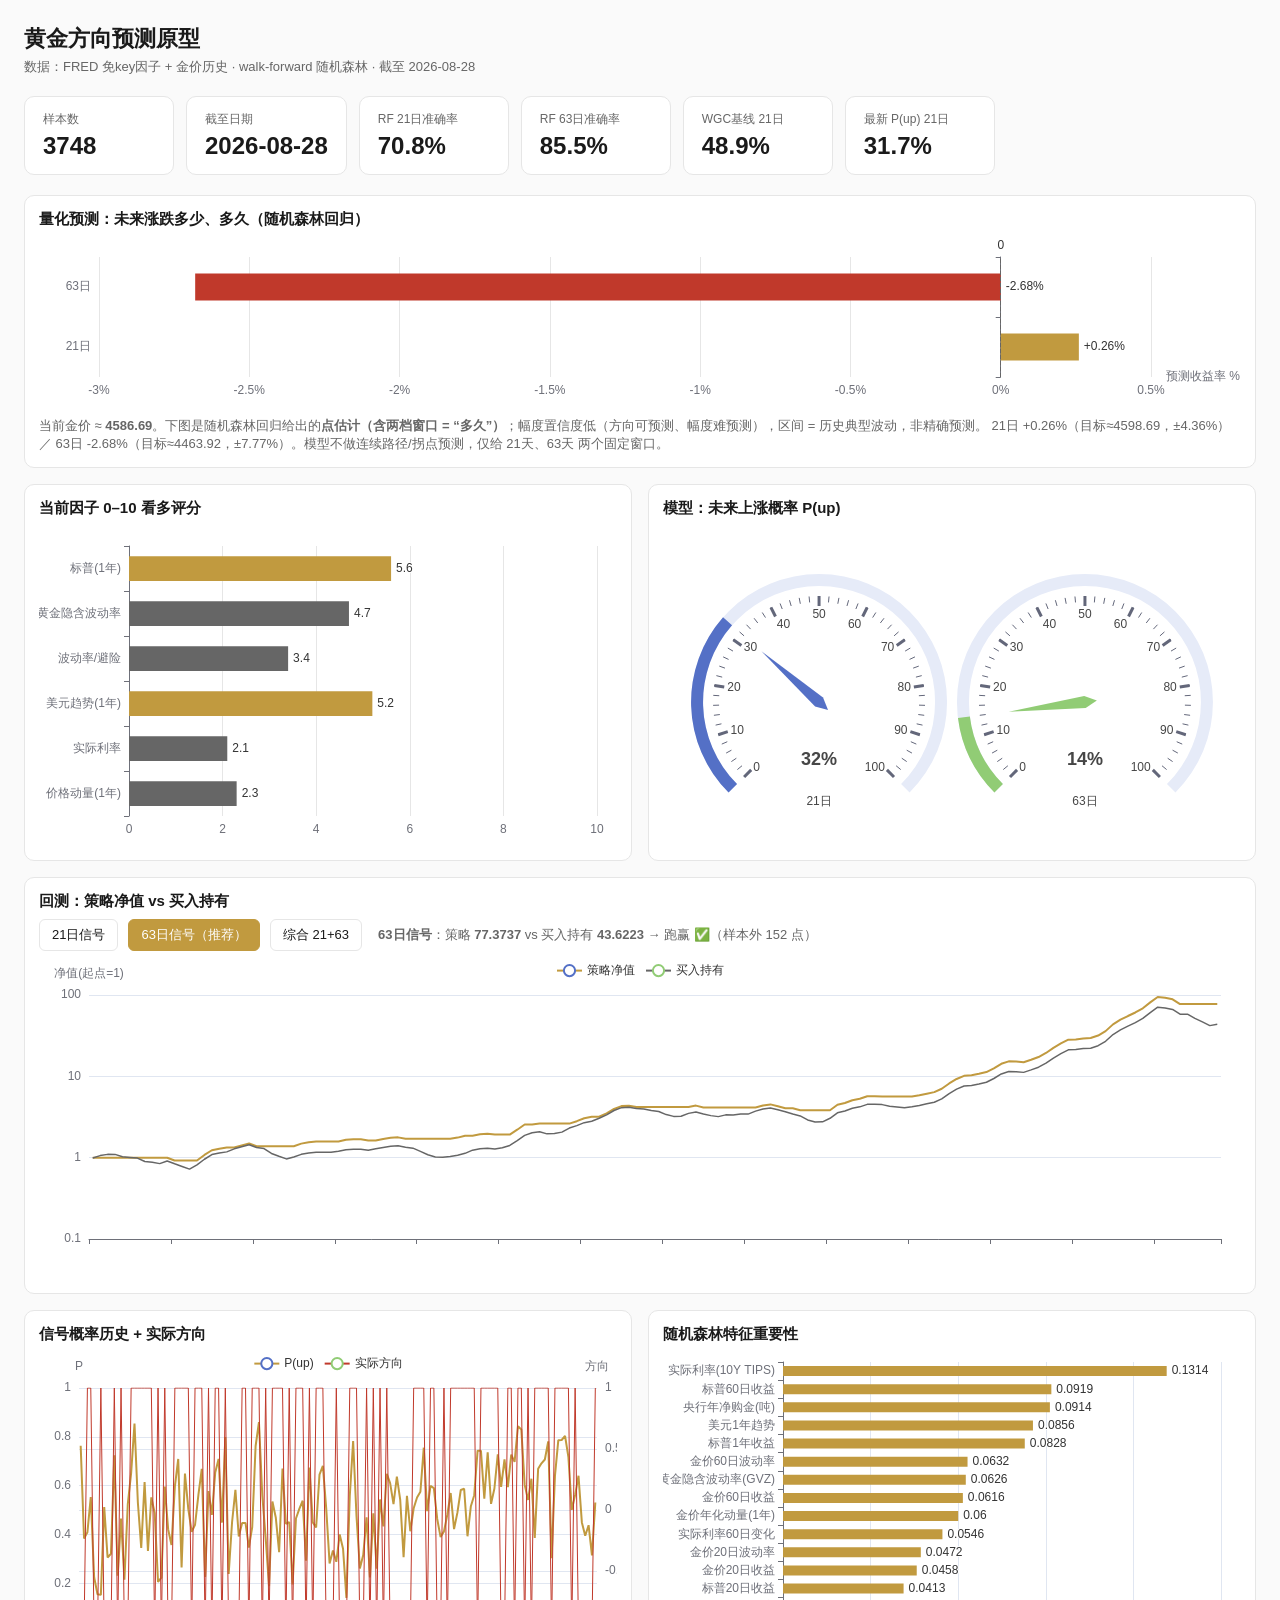
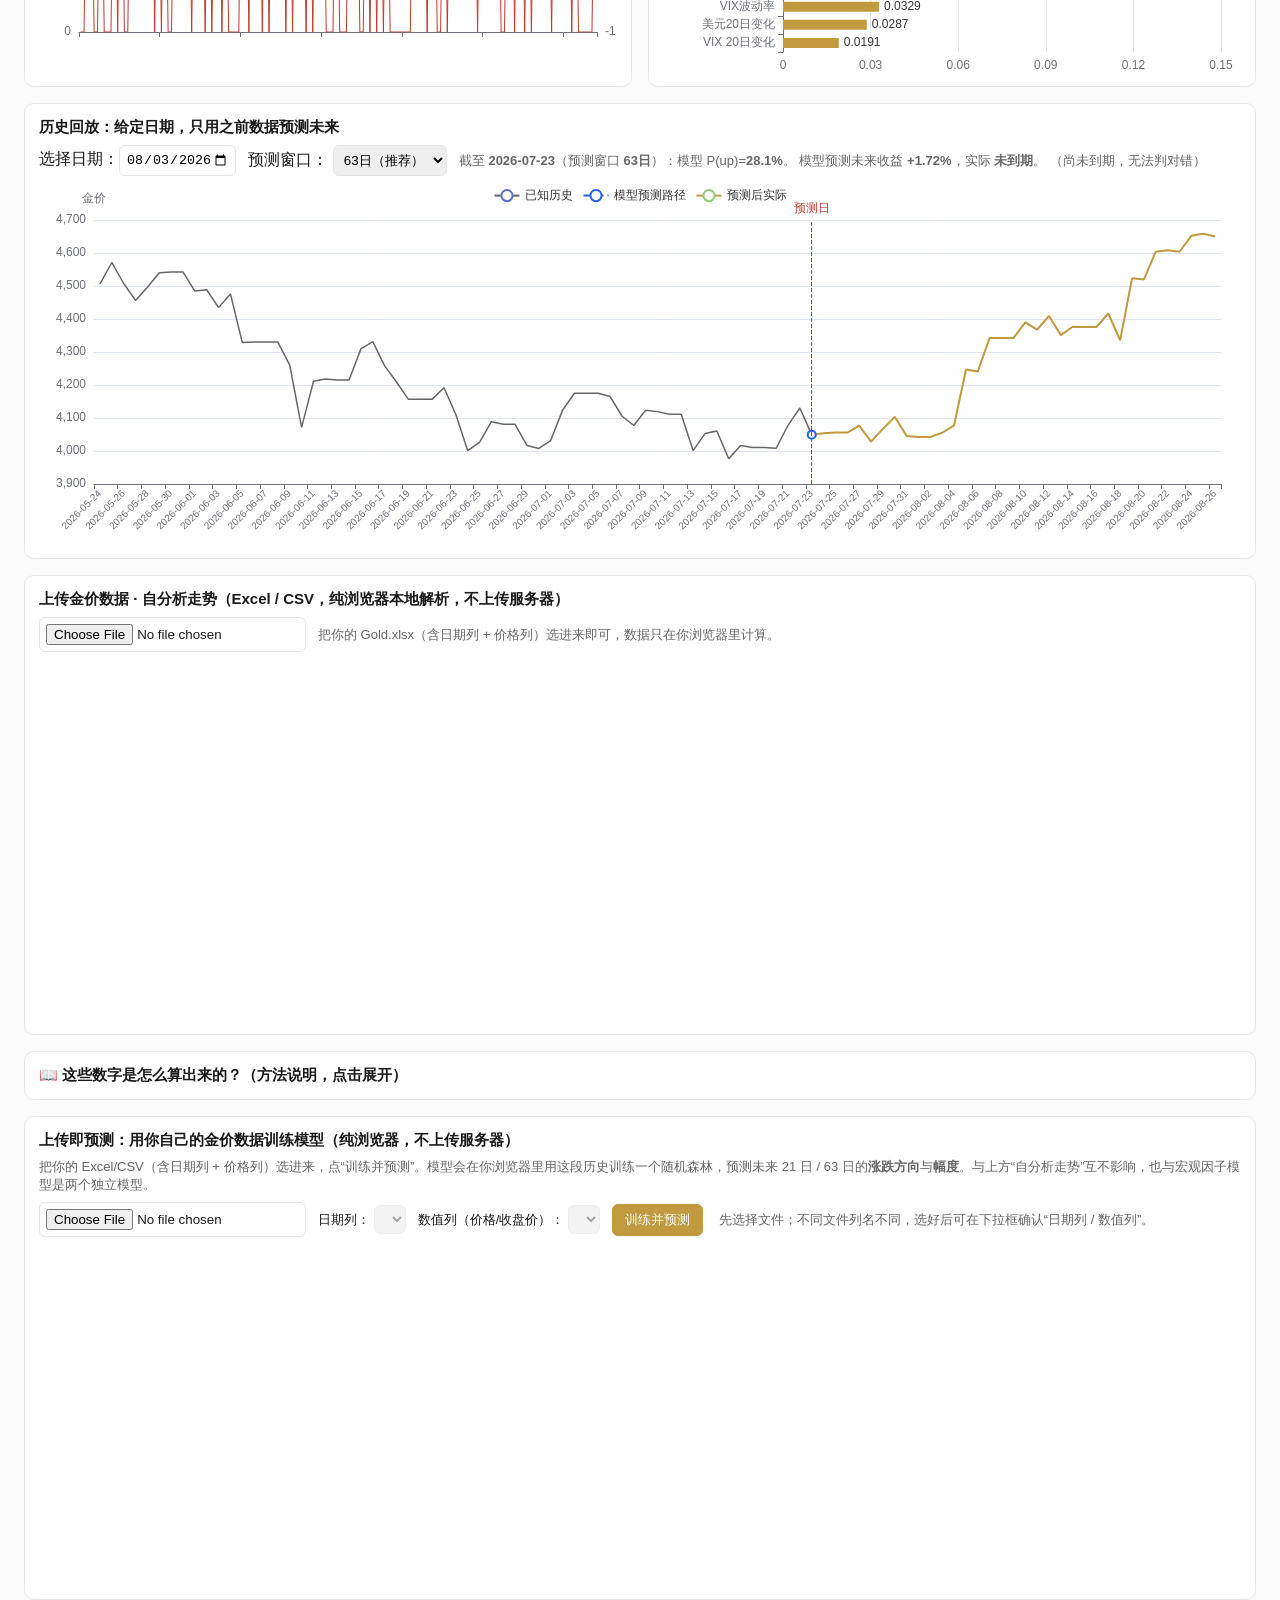
==== docs/predictor/index.html @ bdadddb5 "fix(predictor): define chartEl in renderSelfPredict; add date/value column selection for arbitrary x" ====
<!DOCTYPE html>
<html lang="zh-CN">
<head>
  <meta charset="UTF-8"/>
  <meta name="viewport" content="width=device-width, initial-scale=1.0"/>
  <title>黄金方向预测原型 · Gold Direction Predictor</title>
  <script src="./echarts.min.js?v=2"></script>
  <style>
    :root{--bg:#fafafa;--card:#fff;--ink:#1a1a1a;--muted:#666;--line:#e6e6e6;--gold:#c19a3f;--red:#c0392b;--green:#1e8f5f;}
    *{box-sizing:border-box}
    body{margin:0;font-family:-apple-system,"Noto Sans SC",sans-serif;background:var(--bg);color:var(--ink);padding:24px;}
    h1{font-size:22px;margin:0 0 4px}
    .sub{color:var(--muted);font-size:13px;margin-bottom:20px}
    .cards{display:flex;gap:12px;flex-wrap:wrap;margin-bottom:20px}
    .card{background:var(--card);border:1px solid var(--line);border-radius:10px;padding:14px 18px;min-width:150px}
    .card .k{font-size:12px;color:var(--muted)}
    .card .v{font-size:24px;font-weight:700;margin-top:4px}
    .grid{display:grid;grid-template-columns:1fr 1fr;gap:16px}
    .panel{background:var(--card);border:1px solid var(--line);border-radius:10px;padding:14px}
    .panel h3{margin:0 0 8px;font-size:15px}
    .chart{width:100%;height:320px}
    .full{grid-column:1/3}
    .toggle{cursor:pointer;padding:6px 12px;border:1px solid var(--line);background:#fff;border-radius:6px;font-size:13px;color:var(--ink);margin-right:4px}
    .toggle.active{background:var(--gold);color:#fff;border-color:var(--gold)}
    .method{font-size:13px;line-height:1.75;color:var(--ink);padding:6px 4px}
    .method code{background:#f0f0f0;padding:1px 5px;border-radius:4px;font-size:12px}
    .method h4{margin:16px 0 4px;font-size:14px;color:var(--gold)}
    .method ul{margin:4px 0;padding-left:20px}
    .method li{margin:2px 0}
    details.panel summary{cursor:pointer;list-style:none}
    details.panel summary::-webkit-details-marker{display:none}
    @media(max-width:780px){.grid{grid-template-columns:1fr}}
  </style>
</head>
<body>
  <h1>黄金方向预测原型</h1>
  <div class="sub" id="sub">加载中…</div>

  <div class="cards" id="cards"></div>

  <div class="panel full" style="margin-bottom:16px">
    <h3>量化预测：未来涨跌多少、多久（随机森林回归）</h3>
    <div id="c_forecast" class="chart" style="height:170px"></div>
    <p id="forecast_note" class="sub" style="margin:10px 0 0"></p>
  </div>

  <div class="grid">
    <div class="panel"><h3>当前因子 0–10 看多评分</h3><div id="c_factors" class="chart"></div></div>
    <div class="panel"><h3>模型：未来上涨概率 P(up)</h3><div id="c_prob" class="chart"></div></div>
    <div class="panel full">
      <h3>回测：策略净值 vs 买入持有</h3>
      <div style="display:flex;gap:6px;align-items:center;margin-bottom:8px;flex-wrap:wrap">
        <button class="toggle" data-bt="h21">21日信号</button>
        <button class="toggle active" data-bt="h63">63日信号（推荐）</button>
        <button class="toggle" data-bt="hcomb">综合 21+63</button>
        <span id="bt_note" style="font-size:13px;color:var(--muted);margin-left:6px"></span>
      </div>
      <div id="c_backtest" class="chart"></div>
    </div>
    <div class="panel"><h3>信号概率历史 + 实际方向</h3><div id="c_signal" class="chart"></div></div>
    <div class="panel"><h3>随机森林特征重要性</h3><div id="c_imp" class="chart"></div></div>
  </div>

  <div class="panel full" style="margin-top:16px">
    <h3>历史回放：给定日期，只用之前数据预测未来</h3>
    <div style="display:flex;gap:12px;align-items:center;margin-bottom:8px;flex-wrap:wrap">
      <label>选择日期：<input type="date" id="replay_date" min="2014-09-29" max="2026-08-28" value="2026-08-03" style="padding:6px;border:1px solid var(--line);border-radius:6px"></label>
      <label>预测窗口：
        <select id="replay_horizon" style="padding:6px;border:1px solid var(--line);border-radius:6px">
          <option value="21">21日</option>
          <option value="63" selected>63日（推荐）</option>
        </select>
      </label>
      <span id="replay_info" style="font-size:13px;color:var(--muted)"></span>
    </div>
    <div id="c_replay" class="chart" style="height:360px"></div>
  </div>

  <div class="panel full" style="margin-top:16px">
    <h3>上传金价数据 · 自分析走势（Excel / CSV，纯浏览器本地解析，不上传服务器）</h3>
    <div style="display:flex;gap:12px;align-items:center;margin-bottom:8px;flex-wrap:wrap">
      <input type="file" id="xlsx_file" accept=".xlsx,.xls,.csv" style="padding:6px;border:1px solid var(--line);border-radius:6px"/>
      <span id="xlsx_info" style="font-size:13px;color:var(--muted)">把你的 Gold.xlsx（含日期列 + 价格列）选进来即可，数据只在你浏览器里计算。</span>
    </div>
    <div id="c_xlsx" class="chart" style="height:360px"></div>
  </div>

  <details class="panel full" style="margin-top:16px">
    <summary><h3 style="display:inline">📖 这些数字是怎么算出来的？（方法说明，点击展开）</h3></summary>
    <div class="method">
      <h4>一、上传面板里那几个指标（自动分析你的金价数据）</h4>
      <ul>
        <li><b>动量（momentum）</b>：某周期收益率。<code>252日动量 = 最新价 ÷ 252个交易日前的价格 − 1</code>；20日/60日同理。它衡量"这段时间涨了多少"。</li>
        <li><b>最大回撤（max drawdown）</b>：历史上"从某阶段最高点，跌到之后最低点"的最大跌幅。公式 <code>max( (价格 − 截至当日最高点) ÷ 最高点 )</code>。它衡量"最坏情况下你会亏多少"。</li>
        <li><b>年化波动率（annualized vol）</b>：先算每日收益率 <code>(今日价 ÷ 昨日价 − 1)</code>，求其标准差，再 <code>×√252</code>（一年约 252 个交易日）年化。它衡量"抖不抖"。</li>
        <li><b>状态（regime）—— 为什么叫"反弹"？</b>
          <ul>
            <li><b>多头</b>：252日动量 &gt; 0 <b>且</b> 最新价 ≥ 252日均线 → 长期向上，价格在均线之上。</li>
            <li><b>反弹</b>：252日动量 &gt; 0 <b>但</b> 最新价 &lt; 252日均线 → 长期趋势仍向上，但价格短暂跌破年均线，属于"<b>上涨趋势里的一次回调</b>"，所以是反弹不是反转。</li>
            <li><b>高位震荡</b>：252日动量 ≤ 0 <b>但</b> 最新价 ≥ 252日均线 → 价格还在均线上，但年度趋势已转弱。</li>
            <li><b>空头</b>：252日动量 ≤ 0 <b>且</b> 最新价 &lt; 252日均线 → 全面走弱。</li>
          </ul>
        </li>
      </ul>

      <h4>二、模型预测页的数值（来自随机森林）</h4>
      <ul>
        <li><b>未来上涨概率 P(up)</b>：随机森林在两个时间窗口（21日 / 63日）上，根据 16 个因子判断"未来是涨还是跌"的概率。概率 &gt; 50% 判为"涨"。</li>
        <li><b>当前因子 0–10 看多评分</b>：把 5 个核心因子先做 <code>z-score</code>（减均值除标准差，把不同量纲拉到同一尺度），再经 <code>tanh</code> 压到 ±1，映射成 0–10。&gt;5 偏多，&lt;5 偏空。</li>
        <li><b>回测：策略净值 vs 买入持有</b>：用"前一天的信号"决定当天仓位（概率&gt;0.5 做多，否则空仓；综合信号取 21日+63日 P(up) 的平均）。把每日收益复利累加得"策略净值"，和"一直持有"对比。
          <br/>结论：<b>21日策略跑输买入持有</b>（高换手踏空复利）；<b>63日策略大幅跑赢</b>；综合信号也跑赢。所以页面默认展示 63日。</li>
        <li><b>回放里的"模型预测路径"（第 3 条线）</b>：用回归器预测未来 21/63 日的<b>收益率</b>（连续值），反推成价格点，连到预测日。它是一条"点预测"轨迹，短期会偏离真实价格——这正常，模型本职是判断方向，不是精确画价格。</li>
      </ul>

      <h4>三、回放里"未来涨跌有多少"怎么看</h4>
      <ul>
        <li>选定日期后，信息栏会给出：模型预测未来 <b>21/63 日收益率 X%</b>，以及到如今<b>实际收益率 Y%</b>（涨/跌），并标注<b>方向命中 ✅ / 未命中 ❌</b>。</li>
        <li>"预测收益"来自回归器，"实际收益"是该日后真实金价算出的收益率；两者符号一致即方向命中。</li>
      </ul>
      <h4>四、上传即预测（用你自己的数据训练）</h4>
      <ul>
        <li>这是页面最底部独立的模块：把你自己的金价序列（如 Gold.xlsx）选进来点“训练并预测”，浏览器会用这段历史<b>独立训练一个随机森林</b>（从零实现，不含宏观因子）。</li>
        <li>它用 9 个技术面特征（5/20/60/252 日收益率、20/60 日波动率、价格相对 MA20/60/252 的偏离）预测未来 <b>21 日 / 63 日</b>的涨跌方向（P 涨）与幅度（收益率 %）。训练按时间顺序 80% 训练、20% 样本外测试，并报告测试集方向准确率。</li>
        <li>它与上方“宏观因子模型”是<b>两套独立逻辑</b>：前者只看你数据的技术形态，后者看宏观基本面，结论可能不同。幅度是点估计、误差较大，方向（P 涨）才是较可靠的部分。</li>
      </ul>
      <p style="color:var(--muted);margin-top:10px">数据：FRED 免 key 宏观因子 + 金价历史（Twelvedata）+ 央行年净购金（WGC）。模型：walk-forward 随机森林，严格样本外、无前视。原型，<b>非投资建议</b>。</p>
    </div>
  </details>

  <div class="panel full" style="margin-top:16px">
    <h3>上传即预测：用你自己的金价数据训练模型（纯浏览器，不上传服务器）</h3>
    <p class="sub" style="margin:0 0 8px">把你的 Excel/CSV（含日期列 + 价格列）选进来，点“训练并预测”。模型会在你浏览器里用这段历史训练一个随机森林，预测未来 21 日 / 63 日的<b>涨跌方向</b>与<b>幅度</b>。与上方“自分析走势”互不影响，也与宏观因子模型是两个独立模型。</p>
    <div style="display:flex;gap:12px;align-items:center;margin-bottom:8px;flex-wrap:wrap">
      <input type="file" id="predict_file" accept=".xlsx,.xls,.csv" style="padding:6px;border:1px solid var(--line);border-radius:6px"/>
      <label style="font-size:13px">日期列：
        <select id="predict_date" disabled style="padding:5px;border:1px solid var(--line);border-radius:6px"></select>
      </label>
      <label style="font-size:13px">数值列（价格/收盘价）：
        <select id="predict_value" disabled style="padding:5px;border:1px solid var(--line);border-radius:6px"></select>
      </label>
      <button id="predict_btn" class="toggle" style="background:var(--gold);color:#fff;border-color:var(--gold)" disabled>训练并预测</button>
      <span id="predict_info" style="font-size:13px;color:var(--muted)">先选择文件；不同文件列名不同，选好后可在下拉框确认“日期列 / 数值列”。</span>
    </div>
    <div id="c_predict" class="chart" style="height:340px"></div>
  </div>

  <script src="./xlsx.full.min.js"></script>
  <script src="./app.js?v=6"></script>
</body>
</html>
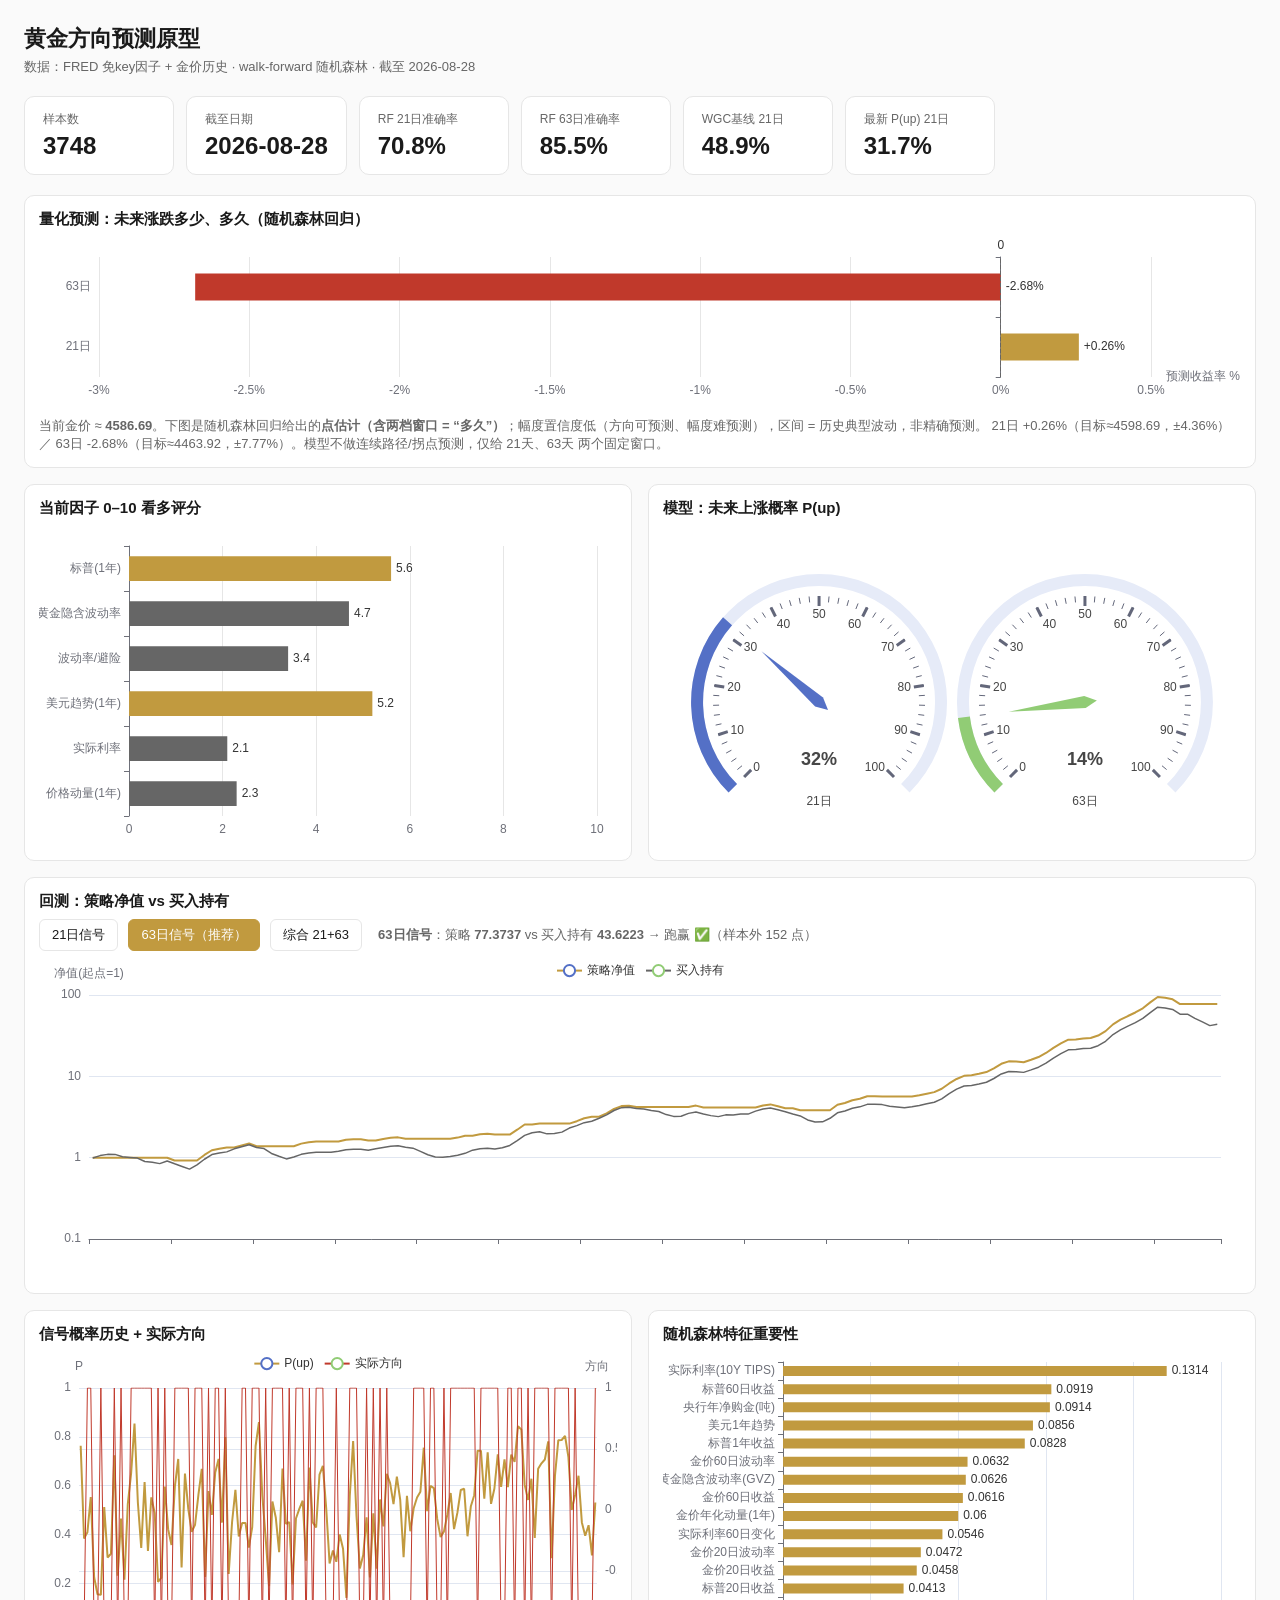
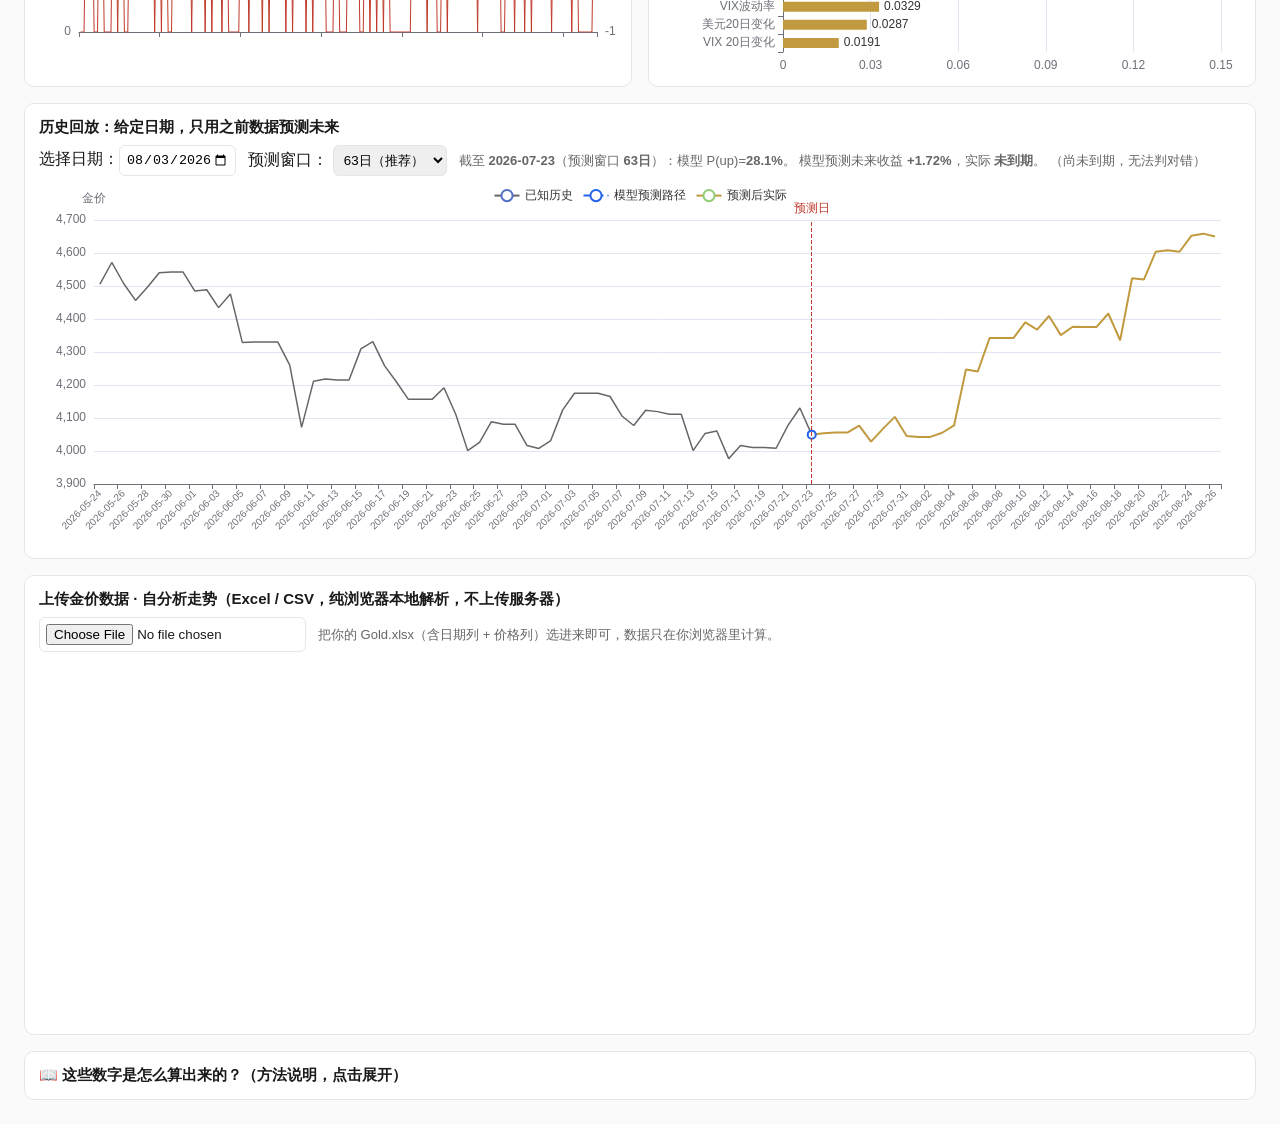
==== commit 05aa7973: "refactor(predictor): remove underperforming 'upload-and-train' model + macro join; keep factor-based" ====
--- a/docs/predictor/index.html
+++ b/docs/predictor/index.html
@@ -117,34 +117,11 @@
         <li>选定日期后，信息栏会给出：模型预测未来 <b>21/63 日收益率 X%</b>，以及到如今<b>实际收益率 Y%</b>（涨/跌），并标注<b>方向命中 ✅ / 未命中 ❌</b>。</li>
         <li>"预测收益"来自回归器，"实际收益"是该日后真实金价算出的收益率；两者符号一致即方向命中。</li>
       </ul>
-      <h4>四、上传即预测（用你自己的数据训练）</h4>
-      <ul>
-        <li>这是页面最底部独立的模块：把你自己的金价序列（如 Gold.xlsx）选进来点“训练并预测”，浏览器会用这段历史<b>独立训练一个随机森林</b>（从零实现，不含宏观因子）。</li>
-        <li>它用 9 个技术面特征（5/20/60/252 日收益率、20/60 日波动率、价格相对 MA20/60/252 的偏离）预测未来 <b>21 日 / 63 日</b>的涨跌方向（P 涨）与幅度（收益率 %）。训练按时间顺序 80% 训练、20% 样本外测试，并报告测试集方向准确率。</li>
-        <li>它与上方“宏观因子模型”是<b>两套独立逻辑</b>：前者只看你数据的技术形态，后者看宏观基本面，结论可能不同。幅度是点估计、误差较大，方向（P 涨）才是较可靠的部分。</li>
-      </ul>
       <p style="color:var(--muted);margin-top:10px">数据：FRED 免 key 宏观因子 + 金价历史（Twelvedata）+ 央行年净购金（WGC）。模型：walk-forward 随机森林，严格样本外、无前视。原型，<b>非投资建议</b>。</p>
     </div>
   </details>
 
-  <div class="panel full" style="margin-top:16px">
-    <h3>上传即预测：用你自己的金价数据训练模型（纯浏览器，不上传服务器）</h3>
-    <p class="sub" style="margin:0 0 8px">把你的 Excel/CSV（含日期列 + 价格列）选进来，点“训练并预测”。模型会在你浏览器里用这段历史训练一个随机森林，预测未来 21 日 / 63 日的<b>涨跌方向</b>与<b>幅度</b>。与上方“自分析走势”互不影响，也与宏观因子模型是两个独立模型。</p>
-    <div style="display:flex;gap:12px;align-items:center;margin-bottom:8px;flex-wrap:wrap">
-      <input type="file" id="predict_file" accept=".xlsx,.xls,.csv" style="padding:6px;border:1px solid var(--line);border-radius:6px"/>
-      <label style="font-size:13px">日期列：
-        <select id="predict_date" disabled style="padding:5px;border:1px solid var(--line);border-radius:6px"></select>
-      </label>
-      <label style="font-size:13px">数值列（价格/收盘价）：
-        <select id="predict_value" disabled style="padding:5px;border:1px solid var(--line);border-radius:6px"></select>
-      </label>
-      <button id="predict_btn" class="toggle" style="background:var(--gold);color:#fff;border-color:var(--gold)" disabled>训练并预测</button>
-      <span id="predict_info" style="font-size:13px;color:var(--muted)">先选择文件；不同文件列名不同，选好后可在下拉框确认“日期列 / 数值列”。</span>
-    </div>
-    <div id="c_predict" class="chart" style="height:340px"></div>
-  </div>
-
   <script src="./xlsx.full.min.js"></script>
-  <script src="./app.js?v=6"></script>
+  <script src="./app.js?v=9"></script>
 </body>
 </html>
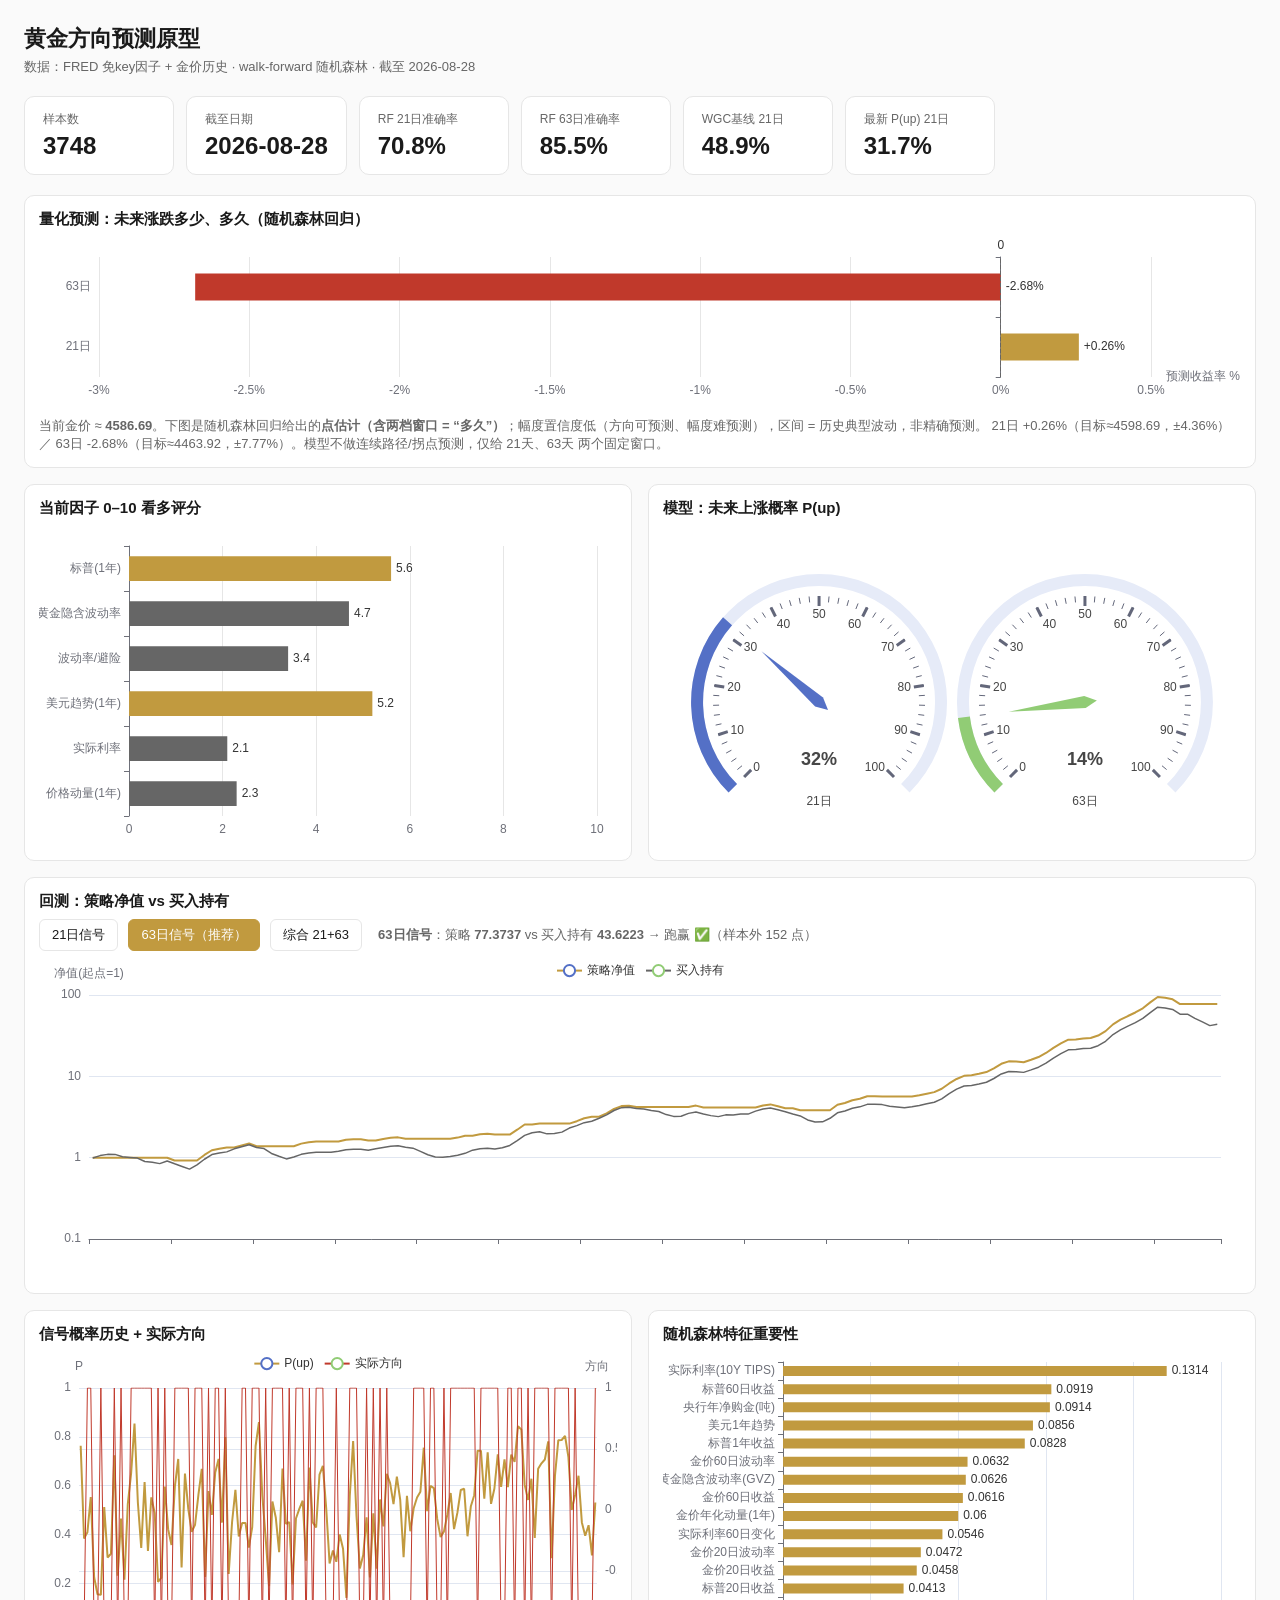
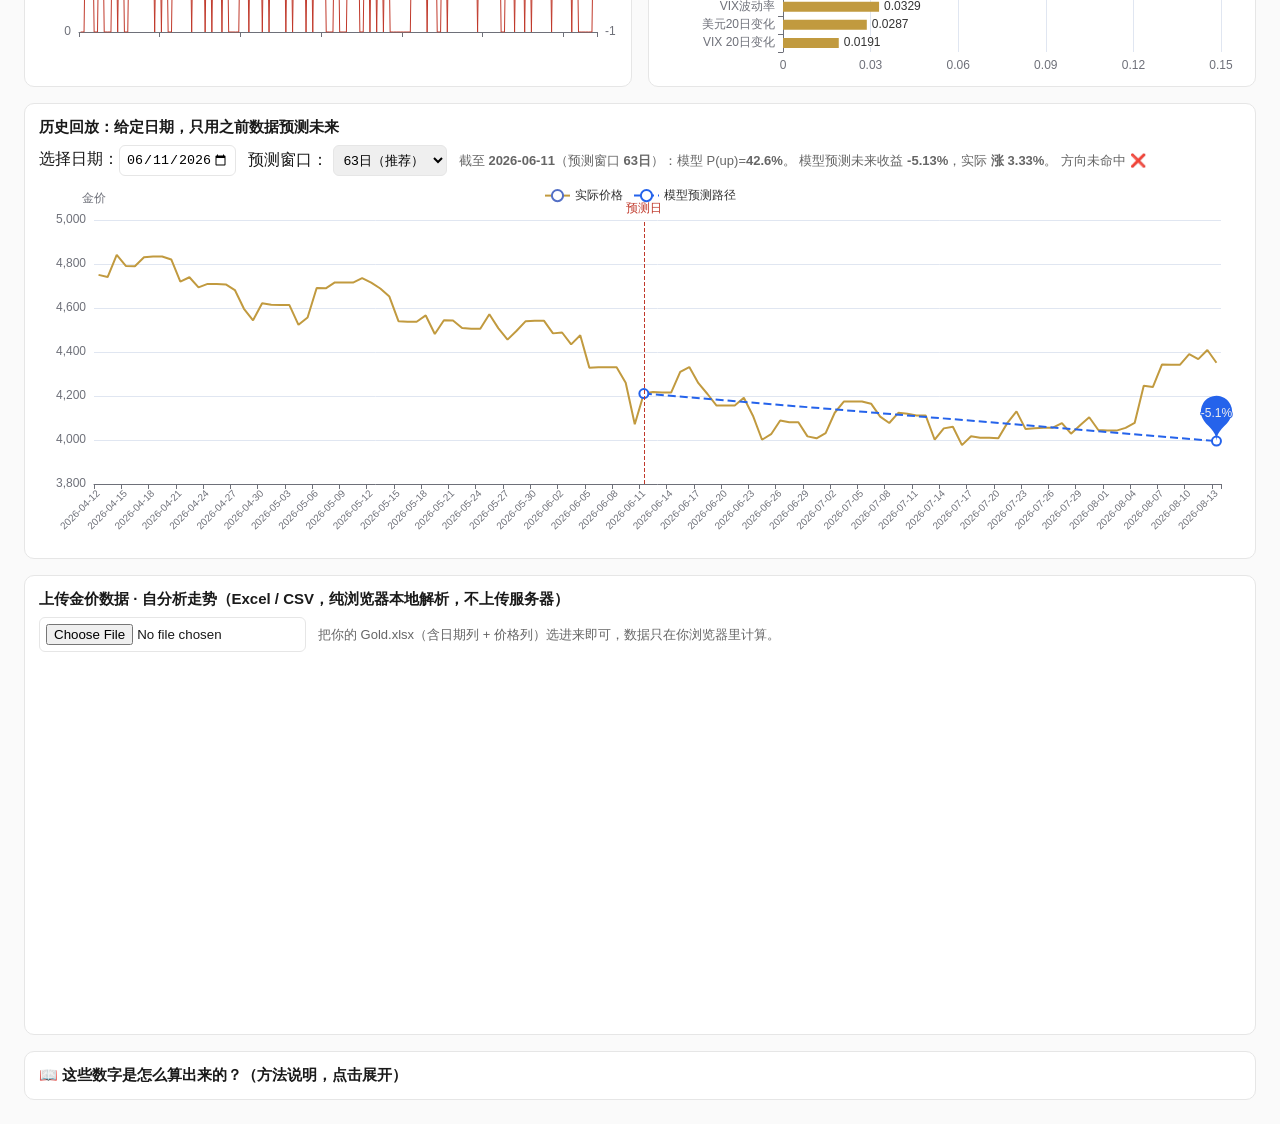
==== commit 59aca23c: "fix(predictor): render replay predicted-vs-actual two-line; extend axis into future; drop clipped sl" ====
--- a/docs/predictor/index.html
+++ b/docs/predictor/index.html
@@ -64,7 +64,7 @@
   <div class="panel full" style="margin-top:16px">
     <h3>历史回放：给定日期，只用之前数据预测未来</h3>
     <div style="display:flex;gap:12px;align-items:center;margin-bottom:8px;flex-wrap:wrap">
-      <label>选择日期：<input type="date" id="replay_date" min="2014-09-29" max="2026-08-28" value="2026-08-03" style="padding:6px;border:1px solid var(--line);border-radius:6px"></label>
+      <label>选择日期：<input type="date" id="replay_date" min="2014-09-29" max="2026-08-28" value="2026-06-11" style="padding:6px;border:1px solid var(--line);border-radius:6px"></label>
       <label>预测窗口：
         <select id="replay_horizon" style="padding:6px;border:1px solid var(--line);border-radius:6px">
           <option value="21">21日</option>
@@ -109,7 +109,7 @@
         <li><b>当前因子 0–10 看多评分</b>：把 5 个核心因子先做 <code>z-score</code>（减均值除标准差，把不同量纲拉到同一尺度），再经 <code>tanh</code> 压到 ±1，映射成 0–10。&gt;5 偏多，&lt;5 偏空。</li>
         <li><b>回测：策略净值 vs 买入持有</b>：用"前一天的信号"决定当天仓位（概率&gt;0.5 做多，否则空仓；综合信号取 21日+63日 P(up) 的平均）。把每日收益复利累加得"策略净值"，和"一直持有"对比。
           <br/>结论：<b>21日策略跑输买入持有</b>（高换手踏空复利）；<b>63日策略大幅跑赢</b>；综合信号也跑赢。所以页面默认展示 63日。</li>
-        <li><b>回放里的"模型预测路径"（第 3 条线）</b>：用回归器预测未来 21/63 日的<b>收益率</b>（连续值），反推成价格点，连到预测日。它是一条"点预测"轨迹，短期会偏离真实价格——这正常，模型本职是判断方向，不是精确画价格。</li>
+        <li><b>回放里的"模型预测路径"（蓝色虚线）</b>：用主模型回归器预测未来 21/63 日的<b>收益率</b>，反推成"预测日价格 → 预测日+窗口价格"一条直线。金色实线是<b>真实价格</b>，在有数据的区间里和它对照：起点重合、之后分叉即方向/幅度偏差。当预测窗口超出真实金价最后一天，金色实线到此为止、只剩蓝色虚线——这正是"看未来只能靠模型预测"的情形。</li>
       </ul>
 
       <h4>三、回放里"未来涨跌有多少"怎么看</h4>
@@ -122,6 +122,6 @@
   </details>
 
   <script src="./xlsx.full.min.js"></script>
-  <script src="./app.js?v=9"></script>
+  <script src="./app.js?v=10"></script>
 </body>
 </html>
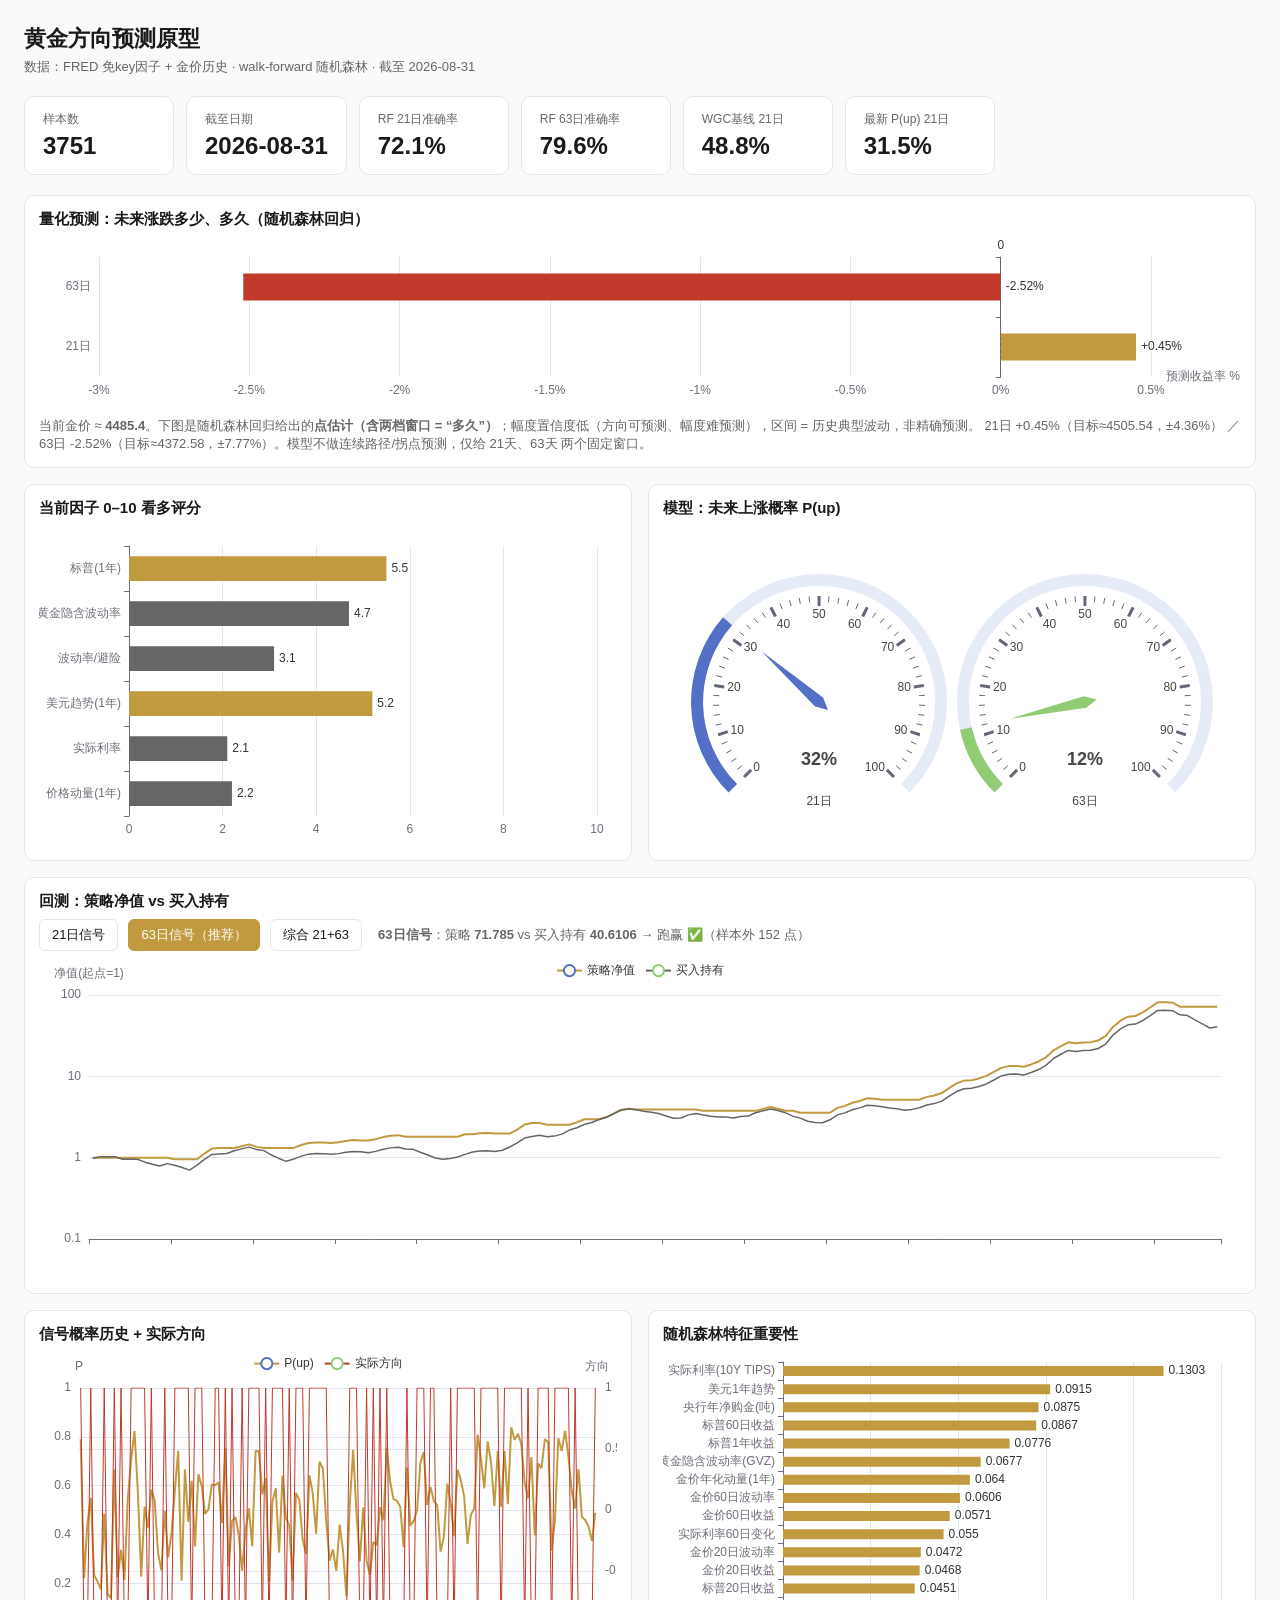
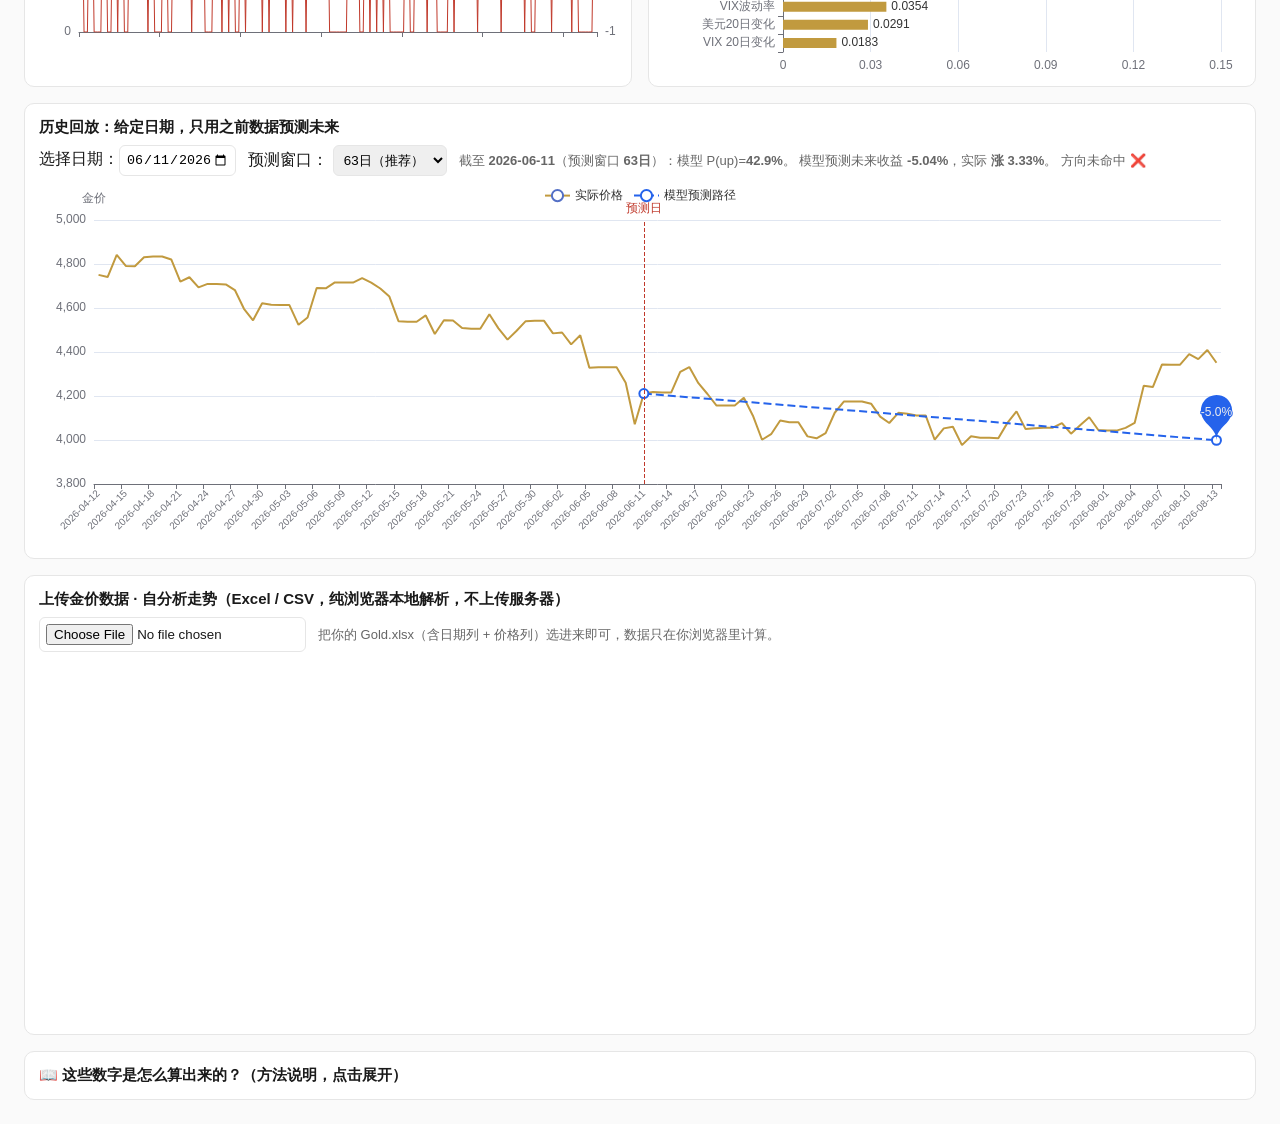
==== commit 48348b24: "fix: keyless auto-update (TD_KEY→Yahoo→Stooq→local) + refresh data to 2026-08-31 - fetch_factors.py:" ====
--- a/docs/predictor/index.html
+++ b/docs/predictor/index.html
@@ -64,7 +64,7 @@
   <div class="panel full" style="margin-top:16px">
     <h3>历史回放：给定日期，只用之前数据预测未来</h3>
     <div style="display:flex;gap:12px;align-items:center;margin-bottom:8px;flex-wrap:wrap">
-      <label>选择日期：<input type="date" id="replay_date" min="2014-09-29" max="2026-08-28" value="2026-06-11" style="padding:6px;border:1px solid var(--line);border-radius:6px"></label>
+      <label>选择日期：<input type="date" id="replay_date" min="2014-09-29" max="2026-08-31" value="2026-06-11" style="padding:6px;border:1px solid var(--line);border-radius:6px"></label>
       <label>预测窗口：
         <select id="replay_horizon" style="padding:6px;border:1px solid var(--line);border-radius:6px">
           <option value="21">21日</option>
@@ -122,6 +122,6 @@
   </details>
 
   <script src="./xlsx.full.min.js"></script>
-  <script src="./app.js?v=10"></script>
+  <script src="./app.js?v=11"></script>
 </body>
 </html>
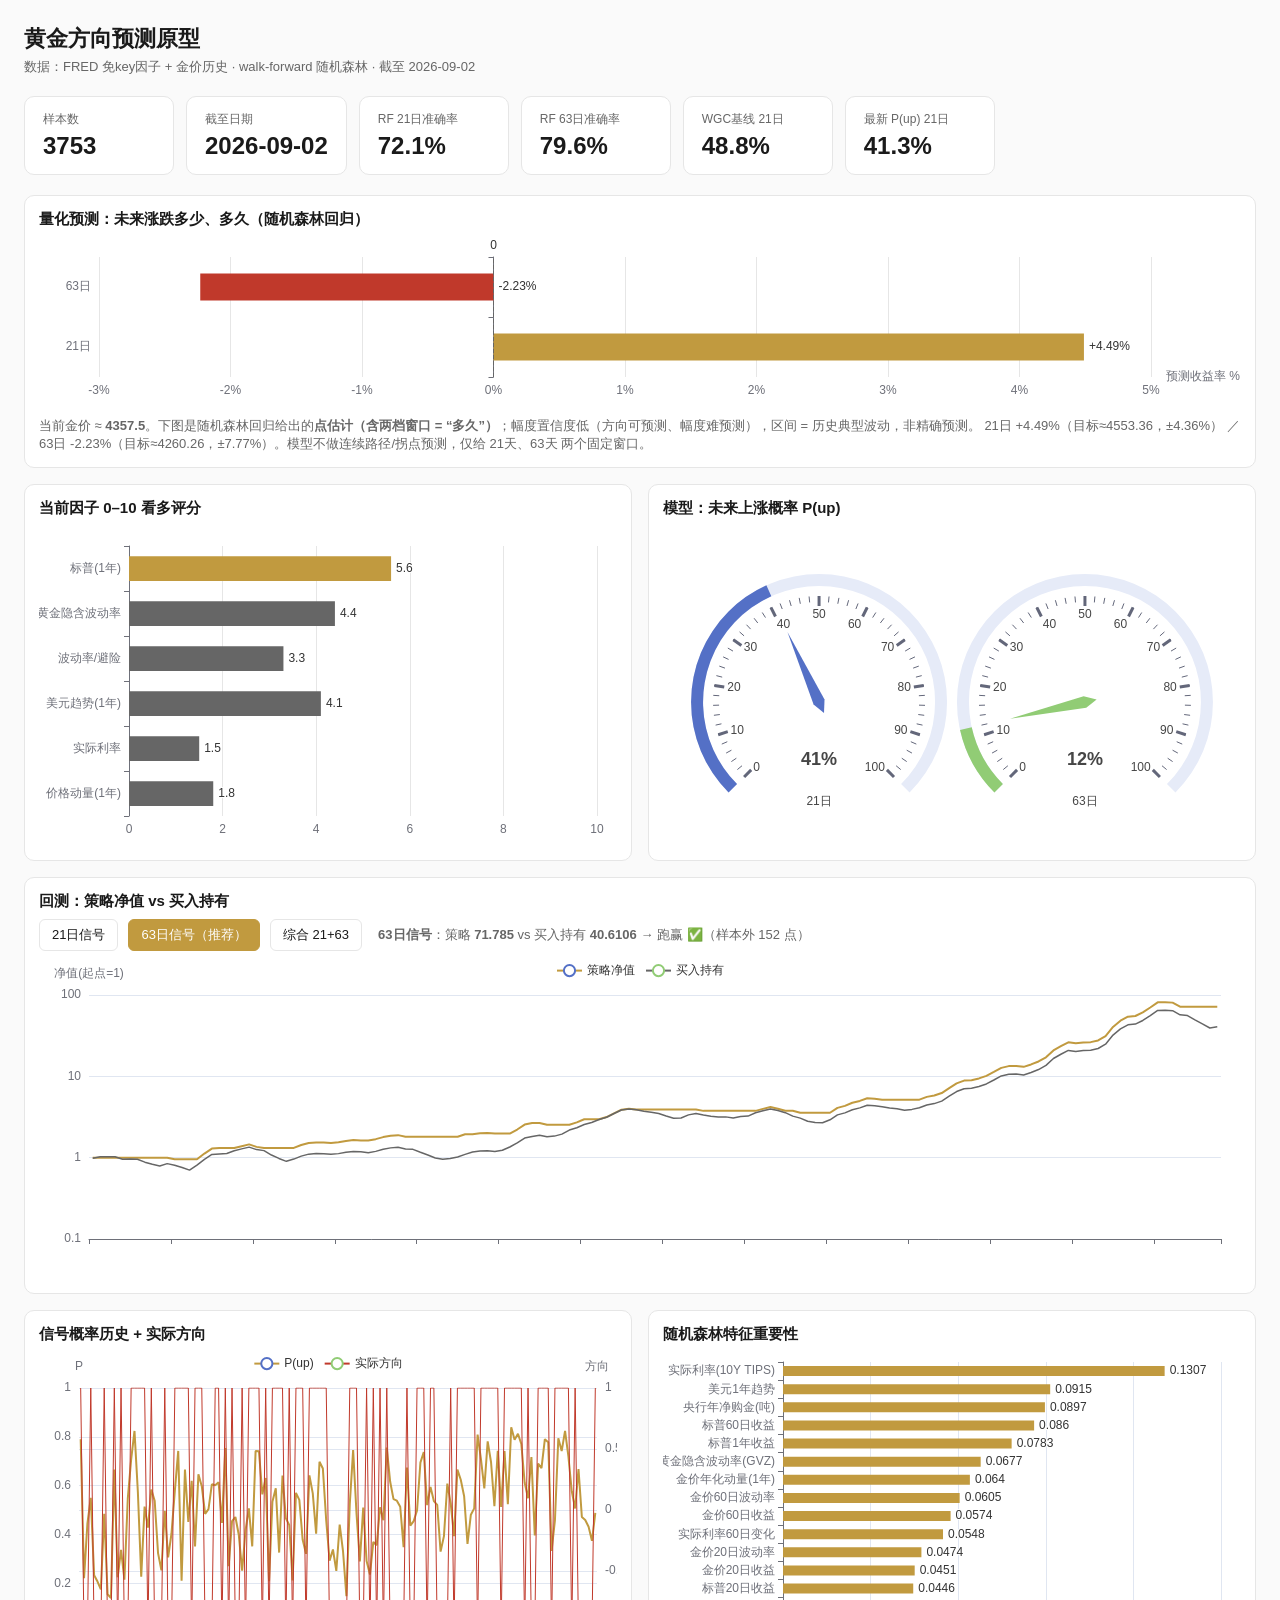
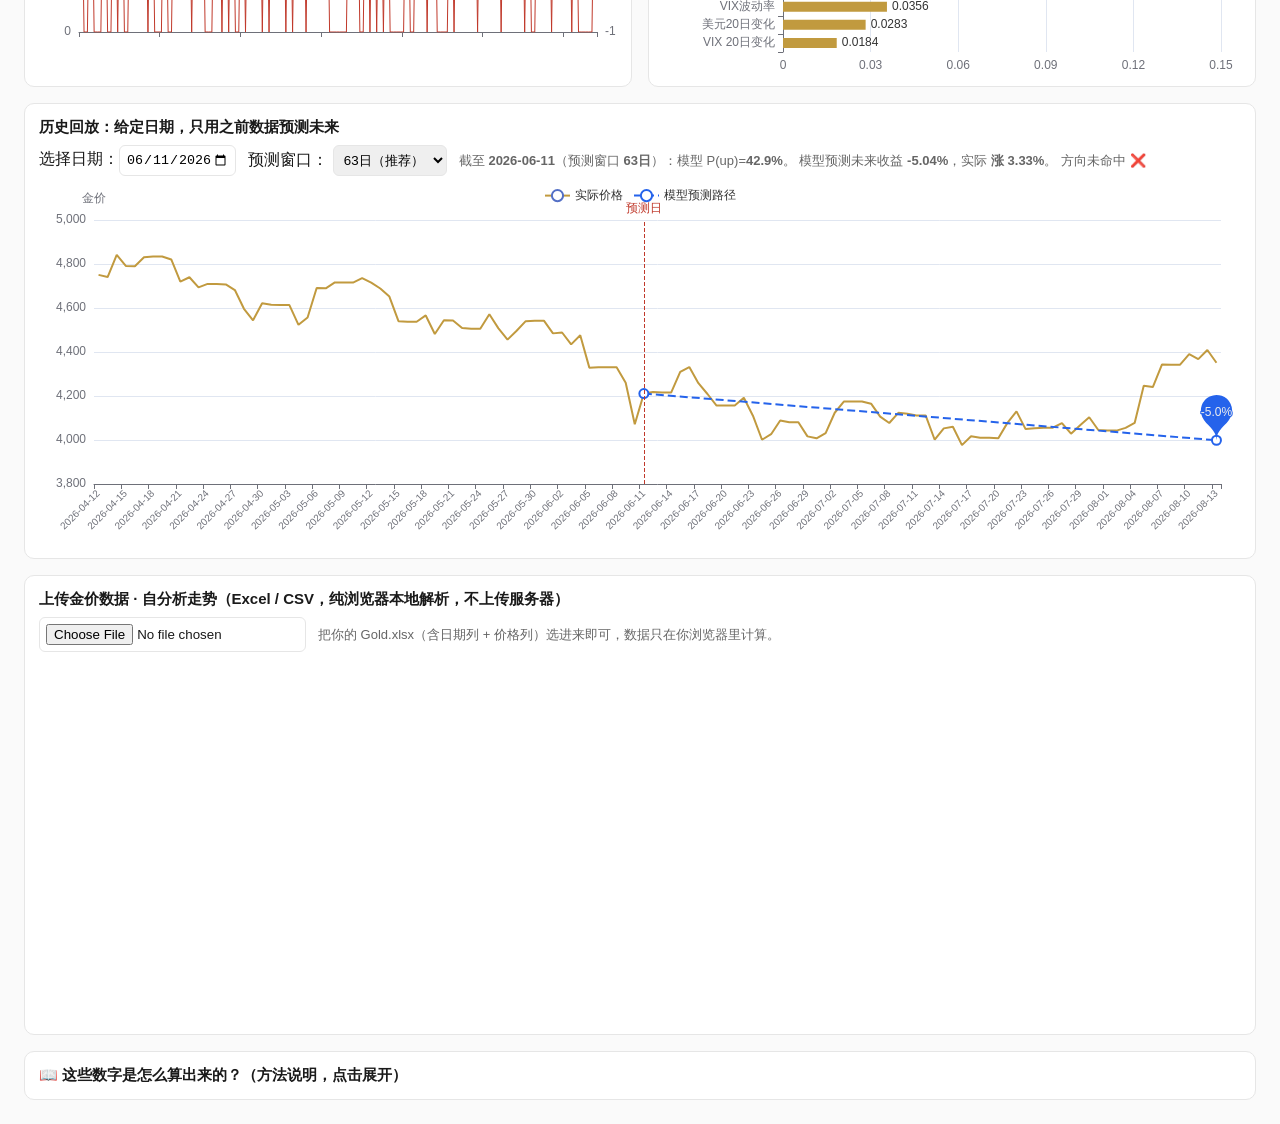
==== commit e8a8ee43: "fix: make daily auto-refresh robust + push current data (US 9-02, SH 9-01) - refresh.yml: pin deps (" ====
--- a/docs/predictor/index.html
+++ b/docs/predictor/index.html
@@ -64,7 +64,7 @@
   <div class="panel full" style="margin-top:16px">
     <h3>历史回放：给定日期，只用之前数据预测未来</h3>
     <div style="display:flex;gap:12px;align-items:center;margin-bottom:8px;flex-wrap:wrap">
-      <label>选择日期：<input type="date" id="replay_date" min="2014-09-29" max="2026-08-31" value="2026-06-11" style="padding:6px;border:1px solid var(--line);border-radius:6px"></label>
+      <label>选择日期：<input type="date" id="replay_date" min="2014-09-29" max="2026-09-02" value="2026-06-11" style="padding:6px;border:1px solid var(--line);border-radius:6px"></label>
       <label>预测窗口：
         <select id="replay_horizon" style="padding:6px;border:1px solid var(--line);border-radius:6px">
           <option value="21">21日</option>
